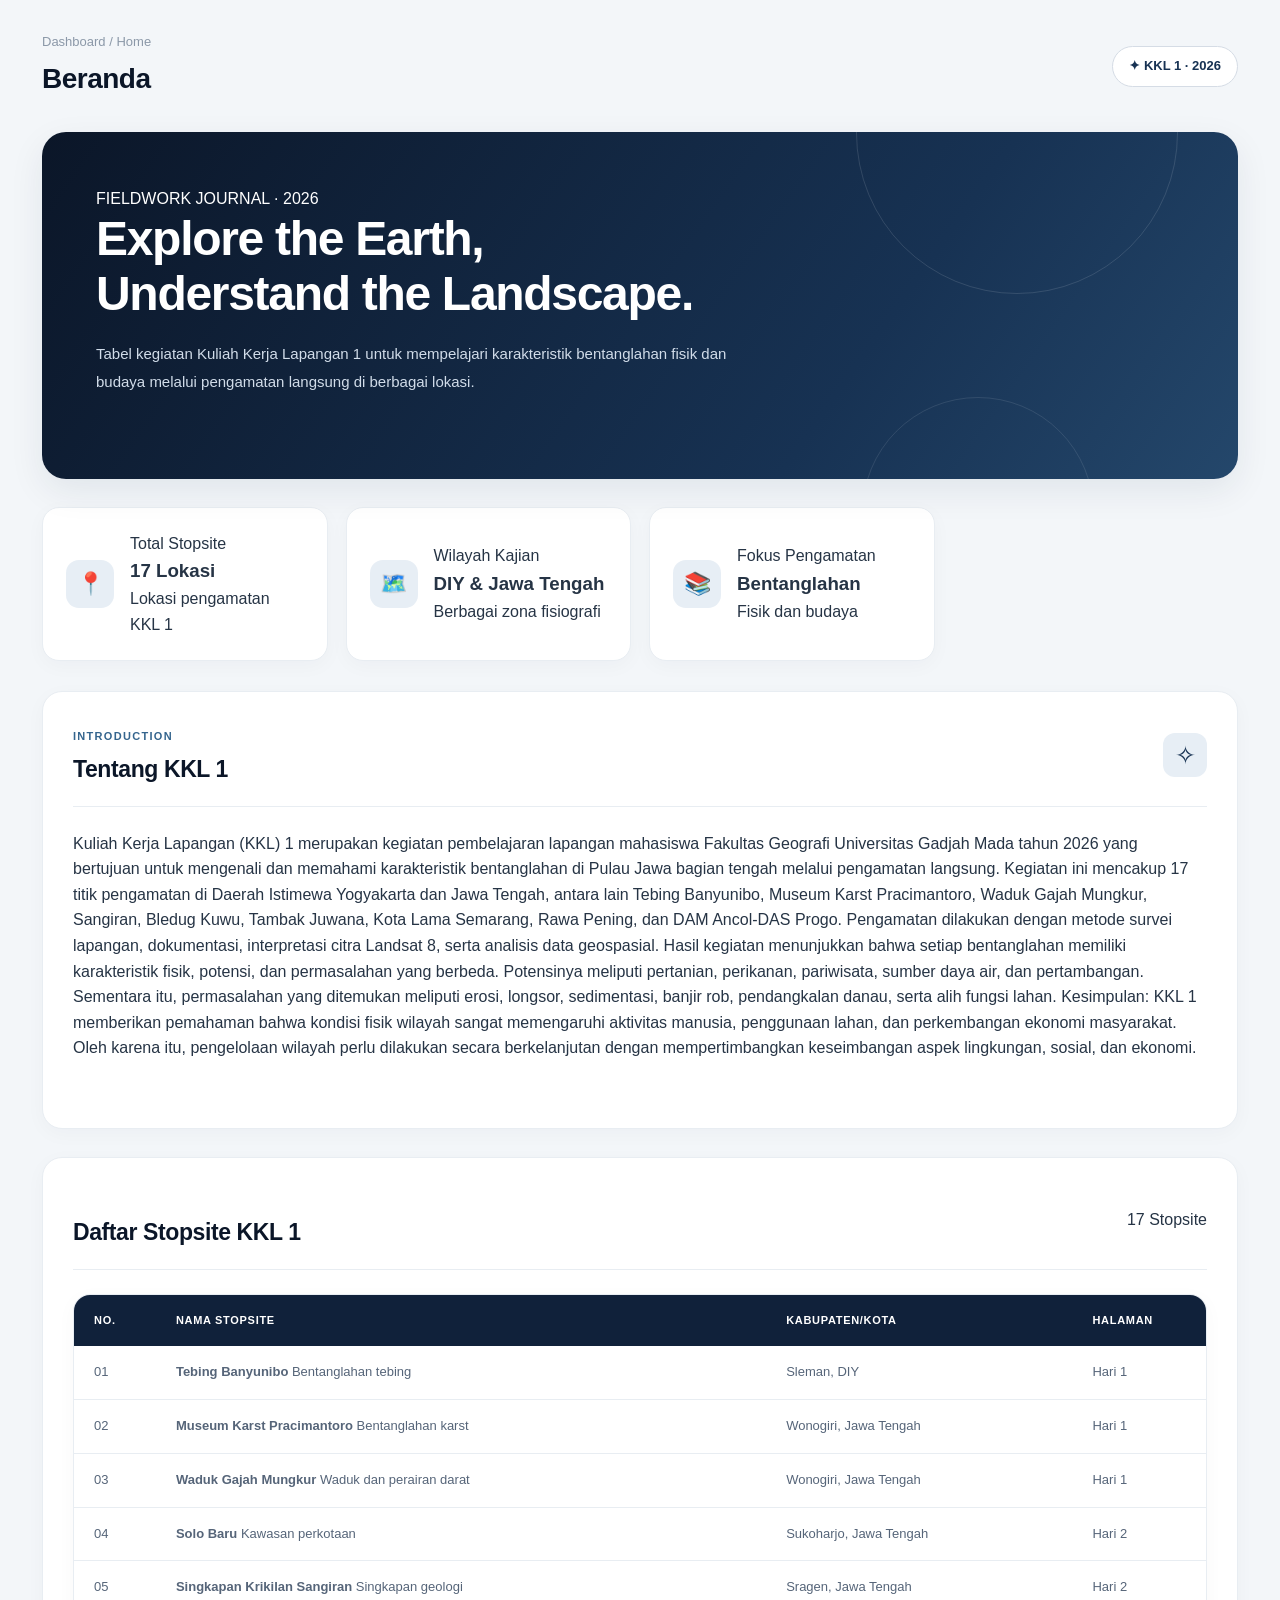
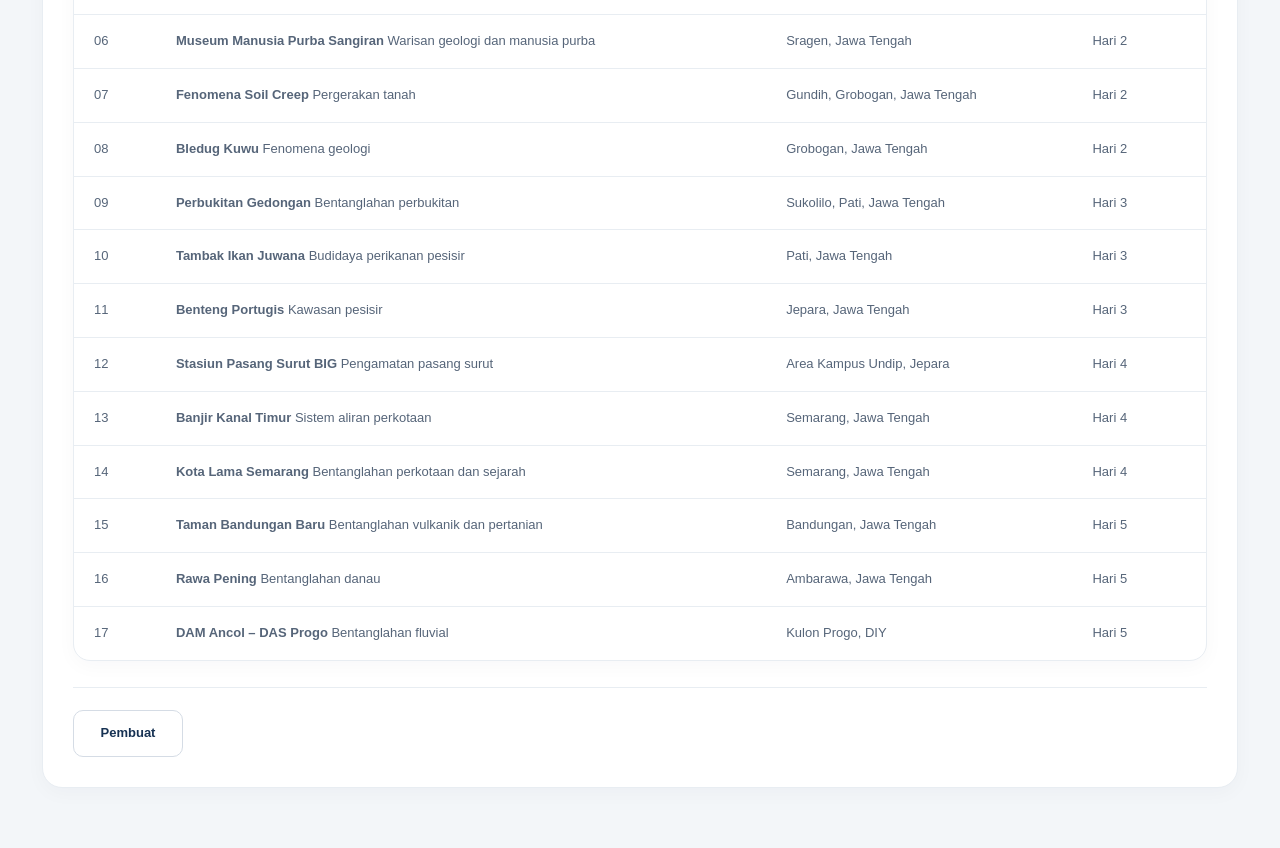
==== index.html @ 08efd37a "Add files via upload" ====
<!DOCTYPE html>
<html lang="id">

<head>
    <meta charset="UTF-8">
    <meta name="viewport" content="width=device-width, initial-scale=1.0">
    <title>KKL 1</title>
    <link rel="stylesheet" href="style.css">
    <!-- KONTEN UTAMA -->
    <main class="main-content">

        <!-- TOPBAR -->
        <header class="topbar">
            <div>
                <p class="breadcrumb">Dashboard / Home</p>
                <h2>Beranda</h2>
            </div>
            <div class="topbar-badge">✦ KKL 1 · 2026</div>
        </header>

        <!-- HERO -->
        <section class="hero">
            <div class="hero-content">
                <span class="eyebrow">FIELDWORK JOURNAL · 2026</span>
                <h1>Explore the Earth,<br><span>Understand the Landscape.</span></h1>
                <p>
                    Tabel kegiatan Kuliah Kerja Lapangan 1 untuk
                    mempelajari karakteristik bentanglahan fisik dan budaya
                    melalui pengamatan langsung di berbagai lokasi.
                </p>


                <div class="hero-decoration">
                    <div class="hero-circle circle-one"></div>
                    <div class="hero-circle circle-two"></div>
                    <div class="floating-card">
                    </div>
                </div>
        </section>

        <section class="stats-grid">
            <div class="stat-card">
                <div class="stat-icon pink">📍</div>
                <div>
                    <p>Total Stopsite</p>
                    <h3>17 Lokasi</h3>
                    <span>Lokasi pengamatan KKL 1</span>
                </div>
            </div>

            <div class="stat-card">
                <div class="stat-icon blue">🗺️</div>
                <div>
                    <p>Wilayah Kajian</p>
                    <h3>DIY & Jawa Tengah</h3>
                    <span>Berbagai zona fisiografi</span>
                </div>
            </div>

            <div class="stat-card">
                <div class="stat-icon lilac">📚</div>
                <div>
                    <p>Fokus Pengamatan</p>
                    <h3>Bentanglahan</h3>
                    <span>Fisik dan budaya</span>
                </div>
            </div>
        </section>

        <!-- TENTANG KKL -->
        <section class="panel">
            <div class="section-heading">
                <div>
                    <span class="section-kicker">INTRODUCTION</span>
                    <h2>Tentang KKL 1</h2>
                </div>
                <span class="heading-decoration">✧</span>
            </div>

            <p class="intro-text">
                Kuliah Kerja Lapangan (KKL) 1 merupakan kegiatan pembelajaran lapangan mahasiswa Fakultas Geografi
                Universitas Gadjah Mada tahun 2026 yang bertujuan untuk mengenali dan memahami karakteristik
                bentanglahan di Pulau Jawa bagian tengah melalui pengamatan langsung.

                Kegiatan ini mencakup 17 titik pengamatan di Daerah Istimewa Yogyakarta dan Jawa Tengah, antara lain
                Tebing Banyunibo, Museum Karst Pracimantoro, Waduk Gajah Mungkur, Sangiran, Bledug Kuwu, Tambak Juwana,
                Kota Lama Semarang, Rawa Pening, dan DAM Ancol-DAS Progo. Pengamatan dilakukan dengan metode survei
                lapangan, dokumentasi, interpretasi citra Landsat 8, serta analisis data geospasial.

                Hasil kegiatan menunjukkan bahwa setiap bentanglahan memiliki karakteristik fisik, potensi, dan
                permasalahan yang berbeda. Potensinya meliputi pertanian, perikanan, pariwisata, sumber daya air, dan
                pertambangan. Sementara itu, permasalahan yang ditemukan meliputi erosi, longsor, sedimentasi, banjir
                rob, pendangkalan danau, serta alih fungsi lahan.

                Kesimpulan: KKL 1 memberikan pemahaman bahwa kondisi fisik wilayah sangat memengaruhi aktivitas manusia,
                penggunaan lahan, dan perkembangan ekonomi masyarakat. Oleh karena itu, pengelolaan wilayah perlu
                dilakukan secara berkelanjutan dengan mempertimbangkan keseimbangan aspek lingkungan, sosial, dan
                ekonomi.
            </p>

            <div class="tag-row">
                <span class="tag-pink">Geomorfologi</span>
                <span class="tag-blue">Hidrologi</span>
                <span class="tag-lilac">Kartografi</span>
                <span class="tag-blue">Penginderaan Jauh</span>
                <span class="tag-pink">SIG</span>
            </div>
        </section>

        <!-- TABEL STOPSITE -->
        <section class="panel" id="daftar-stopsite">
            <div class="section-heading">
                <div>
                    <span class="section-kicker"></span>
                    <h2>Daftar Stopsite KKL 1</h2>

                </div>
                <span class="table-count">17 Stopsite</span>
            </div>

            <div class="table-wrapper">
                <table class="stopsite-table">
                    <thead>
                        <tr>
                            <th>No.</th>
                            <th>Nama Stopsite</th>
                            <th>Kabupaten/Kota</th>
                            <th>Halaman</th>
                        </tr>
                    </thead>

                    <tbody>
                        <tr>
                            <td>01</td>
                            <td>
                                <strong>Tebing Banyunibo</strong>
                                <span class="table-subtitle">Bentanglahan tebing</span>
                            </td>
                            <td>Sleman, DIY</td>
                            <td>Hari 1</td>
                        </tr>

                        <tr>
                            <td>02</td>
                            <td>
                                <strong>Museum Karst Pracimantoro</strong>
                                <span class="table-subtitle">Bentanglahan karst</span>
                            </td>
                            <td>Wonogiri, Jawa Tengah</td>
                            <td>Hari 1</td>
                        </tr>

                        <tr>
                            <td>03</td>
                            <td>
                                <strong>Waduk Gajah Mungkur</strong>
                                <span class="table-subtitle">Waduk dan perairan darat</span>
                            </td>
                            <td>Wonogiri, Jawa Tengah</td>
                            <td>Hari 1</td>
                        </tr>

                        <tr>
                            <td>04</td>
                            <td>
                                <strong>Solo Baru</strong>
                                <span class="table-subtitle">Kawasan perkotaan</span>
                            </td>
                            <td>Sukoharjo, Jawa Tengah</td>
                            <td>Hari 2</td>
                        </tr>

                        <tr>
                            <td>05</td>
                            <td>
                                <strong>Singkapan Krikilan Sangiran</strong>
                                <span class="table-subtitle">Singkapan geologi</span>
                            </td>
                            <td>Sragen, Jawa Tengah</td>
                            <td>Hari 2</td>
                        </tr>

                        <tr>
                            <td>06</td>
                            <td>
                                <strong>Museum Manusia Purba Sangiran</strong>
                                <span class="table-subtitle">Warisan geologi dan manusia purba</span>
                            </td>
                            <td>Sragen, Jawa Tengah</td>
                            <td>Hari 2</td>
                        </tr>

                        <tr>
                            <td>07</td>
                            <td>
                                <strong>Fenomena Soil Creep</strong>
                                <span class="table-subtitle">Pergerakan tanah</span>
                            </td>
                            <td>Gundih, Grobogan, Jawa Tengah</td>
                            <td>Hari 2</td>
                        </tr>

                        <tr>
                            <td>08</td>
                            <td>
                                <strong>Bledug Kuwu</strong>
                                <span class="table-subtitle">Fenomena geologi</span>
                            </td>
                            <td>Grobogan, Jawa Tengah</td>
                            <td>Hari 2</td>
                        </tr>

                        <tr>
                            <td>09</td>
                            <td>
                                <strong>Perbukitan Gedongan</strong>
                                <span class="table-subtitle">Bentanglahan perbukitan</span>
                            </td>
                            <td>Sukolilo, Pati, Jawa Tengah</td>
                            <td>Hari 3</td>
                        </tr>

                        <tr>
                            <td>10</td>
                            <td>
                                <strong>Tambak Ikan Juwana</strong>
                                <span class="table-subtitle">Budidaya perikanan pesisir</span>
                            </td>
                            <td>Pati, Jawa Tengah</td>
                            <td>Hari 3</td>
                        </tr>

                        <tr>
                            <td>11</td>
                            <td>
                                <strong>Benteng Portugis</strong>
                                <span class="table-subtitle">Kawasan pesisir</span>
                            </td>
                            <td>Jepara, Jawa Tengah</td>
                            <td>Hari 3</td>
                        </tr>

                        <tr>
                            <td>12</td>
                            <td>
                                <strong>Stasiun Pasang Surut BIG</strong>
                                <span class="table-subtitle">Pengamatan pasang surut</span>
                            </td>
                            <td>Area Kampus Undip, Jepara</td>
                            <td>Hari 4</td>
                        </tr>

                        <tr>
                            <td>13</td>
                            <td>
                                <strong>Banjir Kanal Timur</strong>
                                <span class="table-subtitle">Sistem aliran perkotaan</span>
                            </td>
                            <td>Semarang, Jawa Tengah</td>
                            <td>Hari 4</td>
                        </tr>

                        <tr>
                            <td>14</td>
                            <td>
                                <strong>Kota Lama Semarang</strong>
                                <span class="table-subtitle">Bentanglahan perkotaan dan sejarah</span>
                            </td>
                            <td>Semarang, Jawa Tengah</td>
                            <td>Hari 4</td>
                        </tr>

                        <tr>
                            <td>15</td>
                            <td>
                                <strong>Taman Bandungan Baru</strong>
                                <span class="table-subtitle">Bentanglahan vulkanik dan pertanian</span>
                            </td>
                            <td>Bandungan, Jawa Tengah</td>
                            <td>Hari 5</td>
                        </tr>

                        <tr>
                            <td>16</td>
                            <td>
                                <strong>Rawa Pening</strong>
                                <span class="table-subtitle">Bentanglahan danau</span>
                            </td>
                            <td>Ambarawa, Jawa Tengah</td>
                            <td>Hari 5</td>
                        </tr>

                        <tr>
                            <td>17</td>
                            <td>
                                <strong>DAM Ancol – DAS Progo</strong>
                                <span class="table-subtitle">Bentanglahan fluvial</span>
                            </td>
                            <td>Kulon Progo, DIY</td>
                            <td>Hari 5</td>
                        </tr>
                    </tbody>
                </table>
            </div>
            <div class="page-navigation">

                <a href="pembuat.html" class="page-button secondary-button">
                    Pembuat
                </a>
            </div>
        </section>
---- style.css ----
:root {
            --navy-950: #0b1628;
            --navy-900: #10213a;
            --navy-800: #173253;
            --navy-700: #24476b;
            --blue-600: #35658e;
            --blue-100: #e7eef5;
            --gray-900: #263445;
            --gray-700: #566579;
            --gray-500: #8b98a8;
            --gray-300: #d5dce5;
            --gray-200: #e8edf2;
            --gray-100: #f3f6f9;
            --white: #ffffff;
            --shadow: 0 12px 35px rgba(16, 33, 58, 0.08);
        }

        * {
            margin: 0;
            padding: 0;
            box-sizing: border-box;
        }

        html {
            scroll-behavior: smooth;
        }

        body {
            font-family: "Segoe UI", Arial, sans-serif;
            background: var(--gray-100);
            color: var(--gray-900);
            line-height: 1.6;
        }

        a {
            text-decoration: none;
            color: inherit;
        }

        .main-content {
            max-width: 1440px;
            margin: auto;
            padding: 32px 42px;
        }

        /* TOPBAR */
        .topbar {
            display: flex;
            align-items: center;
            justify-content: space-between;
            gap: 20px;
            margin-bottom: 30px;
        }

        .breadcrumb {
            color: var(--gray-500);
            font-size: 13px;
            margin-bottom: 4px;
        }

        .topbar h2 {
            color: var(--navy-950);
            font-size: 28px;
            font-weight: 750;
            letter-spacing: -0.5px;
        }

        .topbar-badge {
            padding: 9px 16px;
            border: 1px solid var(--gray-300);
            border-radius: 30px;
            background: var(--white);
            color: var(--navy-800);
            font-size: 13px;
            font-weight: 700;
            white-space: nowrap;
        }

        /* HERO */
        .hero {
            position: relative;
            overflow: hidden;
            display: flex;
            align-items: center;
            justify-content: space-between;
            gap: 35px;
            padding: 54px;
            border-radius: 24px;
            background: linear-gradient(
                125deg,
                var(--navy-950) 0%,
                var(--navy-800) 68%,
                var(--navy-700) 100%
            );
            color: var(--white);
            box-shadow: var(--shadow);
            margin-bottom: 28px;
        }

        .hero::before {
            content: "";
            position: absolute;
            width: 320px;
            height: 320px;
            border: 1px solid rgba(255, 255, 255, 0.12);
            border-radius: 50%;
            right: 5%;
            top: -160px;
        }

        .hero::after {
            content: "";
            position: absolute;
            width: 230px;
            height: 230px;
            border: 1px solid rgba(255, 255, 255, 0.1);
            border-radius: 50%;
            right: 12%;
            bottom: -150px;
        }

        .hero-content {
            position: relative;
            z-index: 1;
            max-width: 720px;
        }

        .hero-label {
            display: inline-block;
            padding: 7px 13px;
            border: 1px solid rgba(255, 255, 255, 0.22);
            border-radius: 30px;
            background: rgba(255, 255, 255, 0.08);
            color: #d8e6f5;
            font-size: 12px;
            font-weight: 700;
            letter-spacing: 1px;
            margin-bottom: 20px;
        }

        .hero h1 {
            max-width: 680px;
            font-size: clamp(32px, 4vw, 48px);
            line-height: 1.15;
            letter-spacing: -1.3px;
            margin-bottom: 18px;
        }

        .hero p {
            max-width: 650px;
            color: #d1dce9;
            font-size: 15px;
            line-height: 1.9;
            margin-bottom: 28px;
        }

        .hero-actions {
            display: flex;
            align-items: center;
            flex-wrap: wrap;
            gap: 12px;
        }

        .btn {
            display: inline-flex;
            align-items: center;
            justify-content: center;
            padding: 12px 19px;
            border-radius: 10px;
            font-size: 13px;
            font-weight: 700;
            transition: 0.25s ease;
        }

        .btn-primary {
            background: var(--white);
            color: var(--navy-950);
        }

        .btn-primary:hover {
            background: var(--blue-100);
            transform: translateY(-2px);
        }

        .btn-secondary {
            border: 1px solid rgba(255, 255, 255, 0.3);
            color: var(--white);
        }

        .btn-secondary:hover {
            background: rgba(255, 255, 255, 0.1);
            transform: translateY(-2px);
        }

        .hero-symbol {
            position: relative;
            z-index: 1;
            display: flex;
            align-items: center;
            justify-content: center;
            flex-shrink: 0;
            width: 155px;
            height: 155px;
            border: 1px solid rgba(255, 255, 255, 0.2);
            border-radius: 32px;
            background: rgba(255, 255, 255, 0.08);
            color: var(--white);
            font-size: 65px;
            transform: rotate(5deg);
        }

        /* STATISTICS */
        .stats-grid {
            display: grid;
            grid-template-columns: repeat(4, minmax(0, 1fr));
            gap: 18px;
            margin-bottom: 30px;
        }

        .stat-card {
            display: flex;
            align-items: center;
            gap: 16px;
            padding: 23px;
            border: 1px solid var(--gray-200);
            border-radius: 17px;
            background: var(--white);
            box-shadow: 0 5px 20px rgba(16, 33, 58, 0.03);
            transition: 0.25s ease;
        }

        .stat-card:hover {
            transform: translateY(-4px);
            box-shadow: var(--shadow);
        }

        .stat-icon {
            display: flex;
            align-items: center;
            justify-content: center;
            flex-shrink: 0;
            width: 48px;
            height: 48px;
            border-radius: 13px;
            background: var(--blue-100);
            color: var(--navy-800);
            font-size: 22px;
        }

        .stat-info p {
            color: var(--gray-700);
            font-size: 12px;
            margin-bottom: 3px;
        }

        .stat-info h3 {
            color: var(--navy-950);
            font-size: 24px;
            line-height: 1.3;
            font-weight: 750;
        }

        /* SECTION */
        .section-heading {
            display: flex;
            align-items: flex-end;
            justify-content: space-between;
            gap: 20px;
            margin-bottom: 20px;
        }

        .section-heading h2 {
            color: var(--navy-950);
            font-size: 23px;
            letter-spacing: -0.4px;
        }

        .section-heading p {
            color: var(--gray-700);
            font-size: 13px;
            margin-top: 4px;
        }

        .section-label {
            color: var(--blue-600);
            font-size: 11px;
            font-weight: 800;
            letter-spacing: 1.5px;
            text-transform: uppercase;
            margin-bottom: 5px;
        }

        /* ABOUT */
        .about-panel {
            display: grid;
            grid-template-columns: 1.3fr 1fr;
            gap: 30px;
            padding: 30px;
            border: 1px solid var(--gray-200);
            border-radius: 19px;
            background: var(--white);
            margin-bottom: 36px;
        }

        .about-text h3 {
            color: var(--navy-950);
            font-size: 19px;
            margin-bottom: 12px;
        }

        .about-text p {
            color: var(--gray-700);
            font-size: 13px;
            line-height: 1.9;
        }

        .about-details {
            display: grid;
            grid-template-columns: repeat(2, minmax(0, 1fr));
            gap: 12px;
        }

        .detail-item {
            padding: 15px;
            border-radius: 12px;
            background: var(--gray-100);
        }

        .detail-item span {
            display: block;
            color: var(--gray-500);
            font-size: 11px;
            margin-bottom: 4px;
        }

        .detail-item strong {
            display: block;
            color: var(--navy-900);
            font-size: 13px;
        }

        /* TABLE */
        .table-section {
            margin-bottom: 35px;
        }

        .table-wrapper {
            overflow-x: auto;
            border: 1px solid var(--gray-200);
            border-radius: 17px;
            background: var(--white);
            box-shadow: 0 5px 20px rgba(16, 33, 58, 0.03);
        }

        .stopsite-table {
            width: 100%;
            border-collapse: collapse;
            min-width: 760px;
        }

        .stopsite-table thead {
            background: var(--navy-900);
            color: var(--white);
        }

        .stopsite-table th {
            padding: 17px 20px;
            text-align: left;
            font-size: 11px;
            font-weight: 750;
            letter-spacing: 0.7px;
            text-transform: uppercase;
            white-space: nowrap;
        }

        .stopsite-table td {
            padding: 16px 20px;
            border-bottom: 1px solid var(--gray-200);
            color: var(--gray-700);
            font-size: 13px;
            vertical-align: middle;
        }

        .stopsite-table tbody tr {
            transition: background 0.2s ease;
        }

        .stopsite-table tbody tr:hover {
            background: #f6f9fc;
        }

        .stopsite-table tbody tr:last-child td {
            border-bottom: none;
        }

        .stop-number {
            display: inline-flex;
            align-items: center;
            justify-content: center;
            width: 34px;
            height: 34px;
            border-radius: 9px;
            background: var(--blue-100);
            color: var(--navy-800);
            font-size: 12px;
            font-weight: 800;
        }

        .stop-name {
            color: var(--navy-950);
            font-weight: 700;
        }

        .stop-location {
            color: var(--gray-700);
        }

        .landform-tag {
            display: inline-block;
            padding: 5px 10px;
            border: 1px solid var(--gray-200);
            border-radius: 7px;
            background: var(--gray-100);
            color: var(--navy-800);
            font-size: 11px;
            font-weight: 650;
            white-space: nowrap;
        }

        .day-tag {
            display: inline-block;
            padding: 6px 11px;
            border-radius: 8px;
            background: var(--navy-900);
            color: var(--white);
            font-size: 11px;
            font-weight: 700;
            white-space: nowrap;
        }

        /* FOOTER */
        .footer {
            display: flex;
            align-items: center;
            justify-content: space-between;
            gap: 15px;
            padding: 22px 0 5px;
            border-top: 1px solid var(--gray-300);
            color: var(--gray-500);
            font-size: 12px;
        }

        .footer strong {
            color: var(--navy-800);
        }

        /* RESPONSIVE */
        @media (max-width: 1000px) {
            .main-content {
                padding: 28px;
            }

            .hero {
                padding: 40px;
            }

            .stats-grid {
                grid-template-columns: repeat(2, minmax(0, 1fr));
            }

            .hero-symbol {
                width: 120px;
                height: 120px;
                font-size: 50px;
            }
        }

        @media (max-width: 700px) {
            .main-content {
                padding: 20px 15px;
            }

            .topbar {
                align-items: flex-start;
                flex-direction: column;
                margin-bottom: 22px;
            }

            .topbar h2 {
                font-size: 24px;
            }

            .hero {
                padding: 30px 24px;
                border-radius: 19px;
            }

            .hero-symbol {
                display: none;
            }

            .hero h1 {
                font-size: 32px;
            }

            .hero p {
                font-size: 13px;
            }

            .stats-grid {
                gap: 12px;
            }

            .stat-card {
                align-items: flex-start;
                flex-direction: column;
                gap: 12px;
                padding: 17px;
            }

            .stat-info h3 {
                font-size: 22px;
            }

            .about-panel {
                grid-template-columns: 1fr;
                padding: 22px;
                gap: 22px;
            }

            .section-heading {
                align-items: flex-start;
                flex-direction: column;
                gap: 8px;
            }

            .section-heading h2 {
                font-size: 21px;
            }

            .footer {
                align-items: flex-start;
                flex-direction: column;
            }
        }

        @media (max-width: 400px) {
            .stats-grid {
                grid-template-columns: 1fr;
            }

            .about-details {
                grid-template-columns: 1fr;
            }

            .hero h1 {
                font-size: 28px;
            }
        }

        /* Hero profil pembuat */
.creator-hero {
    position: relative;
    display: flex;
    align-items: center;
    gap: 40px;
    padding: 45px;
    margin-bottom: 28px;
    overflow: hidden;
    border-radius: 24px;
    background: linear-gradient(
        125deg,
        var(--navy-950),
        var(--navy-800),
        var(--navy-700)
    );
    color: var(--white);
    box-shadow: var(--shadow);
}

.creator-avatar {
    position: relative;
    z-index: 1;
    flex-shrink: 0;
    width: 210px;
    height: 250px;
    padding: 7px;
    overflow: hidden;
    border: 1px solid rgba(255,255,255,.25);
    border-radius: 20px;
    background: rgba(255,255,255,.1);
}

.creator-avatar img {
    width: 100%;
    height: 100%;
    display: block;
    object-fit: cover;
    object-position: center;
    border-radius: 14px;
}

.creator-intro {
    position: relative;
    z-index: 1;
    flex: 1;
    min-width: 0;
}

.creator-intro .section-kicker {
    color: #c5d9ed;
    font-size: 11px;
    font-weight: 800;
    letter-spacing: 1.5px;
}

.creator-intro h1 {
    margin: 12px 0 18px;
    color: var(--white);
    font-size: clamp(28px, 3.5vw, 42px);
    line-height: 1.2;
    letter-spacing: -1px;
}

.creator-intro h1 span {
    color: #b9d8f5;
}

.creator-intro p {
    margin-bottom: 22px;
    color: #d1dce9;
    font-size: 14px;
    line-height: 1.9;
}

/* Label bidang keilmuan */
.tag-row {
    display: flex;
    flex-wrap: wrap;
    gap: 10px;
}

.tag-row span {
    display: inline-block;
    padding: 8px 13px;
    border: 1px solid rgba(255,255,255,.2);
    border-radius: 9px;
    background: rgba(255,255,255,.08);
    color: var(--white);
    font-size: 12px;
    font-weight: 650;
    transition: .25s ease;
}

.tag-row span:hover {
    background: rgba(255,255,255,.17);
    transform: translateY(-2px);
}

/* Panel informasi profil */
.panel {
    padding: 30px;
    margin-bottom: 28px;
    border: 1px solid var(--gray-200);
    border-radius: 20px;
    background: var(--white);
    box-shadow: 0 5px 20px rgba(16,33,58,.03);
}

.section-heading {
    display: flex;
    align-items: center;
    justify-content: space-between;
    gap: 20px;
    margin-bottom: 24px;
    padding-bottom: 18px;
    border-bottom: 1px solid var(--gray-200);
}

.section-heading h2 {
    color: var(--navy-950);
    font-size: 23px;
    font-weight: 750;
}

.section-heading .section-kicker {
    display: inline-block;
    margin-bottom: 5px;
    color: var(--blue-600);
    font-size: 11px;
    font-weight: 800;
    letter-spacing: 1.3px;
}

.heading-decoration {
    display: flex;
    align-items: center;
    justify-content: center;
    width: 44px;
    height: 44px;
    flex-shrink: 0;
    border-radius: 12px;
    background: var(--blue-100);
    color: var(--navy-800);
    font-size: 25px;
}

/* Grid kartu profil */
.profile-grid {
    display: grid;
    grid-template-columns: repeat(2, minmax(0, 1fr));
    gap: 16px;
}

.profile-item {
    display: flex;
    align-items: flex-start;
    gap: 15px;
    min-width: 0;
    padding: 20px;
    border: 1px solid var(--gray-200);
    border-radius: 14px;
    background: var(--white);
    transition: .25s ease;
}

.profile-item:hover {
    border-color: #b9cadc;
    background: #f8fafd;
    box-shadow: 0 8px 22px rgba(16,33,58,.06);
    transform: translateY(-3px);
}

.profile-icon {
    display: flex;
    align-items: center;
    justify-content: center;
    flex-shrink: 0;
    width: 46px;
    height: 46px;
    border-radius: 12px;
    background: var(--blue-100);
    font-size: 21px;
}

.profile-item p {
    margin-bottom: 5px;
    color: var(--gray-500);
    font-size: 12px;
}

.profile-item h3 {
    color: var(--navy-900);
    font-size: 14px;
    font-weight: 750;
    line-height: 1.65;
    overflow-wrap: anywhere;
}

/* Tombol navigasi */
.page-navigation {
    display: flex;
    gap: 12px;
    margin-top: 26px;
    padding-top: 22px;
    border-top: 1px solid var(--gray-200);
}

.page-button {
    display: inline-flex;
    align-items: center;
    justify-content: center;
    min-width: 110px;
    padding: 12px 20px;
    border: 1px solid var(--gray-300);
    border-radius: 10px;
    font-size: 13px;
    font-weight: 700;
    transition: .25s ease;
}

.secondary-button {
    background: var(--white);
    color: var(--navy-800);
}

.secondary-button:hover {
    border-color: var(--navy-800);
    background: var(--navy-900);
    color: var(--white);
    transform: translateY(-2px);
}

/* Tablet */
@media (max-width: 1000px) {
    .creator-hero {
        gap: 28px;
        padding: 32px;
    }

    .creator-avatar {
        width: 175px;
        height: 220px;
    }

    .creator-intro h1 {
        font-size: 32px;
    }

    .profile-item {
        padding: 16px;
    }
}

/* Ponsel */
@media (max-width: 700px) {
    .creator-hero {
        flex-direction: column;
        gap: 24px;
        padding: 28px 20px;
        text-align: center;
        border-radius: 19px;
    }

    .creator-avatar {
        width: 165px;
        height: 195px;
    }

    .creator-intro h1 {
        font-size: 29px;
    }

    .creator-intro p {
        font-size: 13px;
    }

    .tag-row {
        justify-content: center;
    }

    .panel {
        padding: 22px 16px;
    }

    .section-heading h2 {
        font-size: 21px;
    }

    .profile-grid {
        grid-template-columns: 1fr;
        gap: 12px;
    }

    .profile-item {
        padding: 16px;
    }
}

/* Ponsel kecil */
@media (max-width: 400px) {
    .creator-hero {
        padding: 23px 15px;
    }

    .creator-intro h1 {
        font-size: 25px;
    }

    .panel {
        padding: 18px 12px;
    }

    .profile-item h3 {
        font-size: 12px;
    }
}
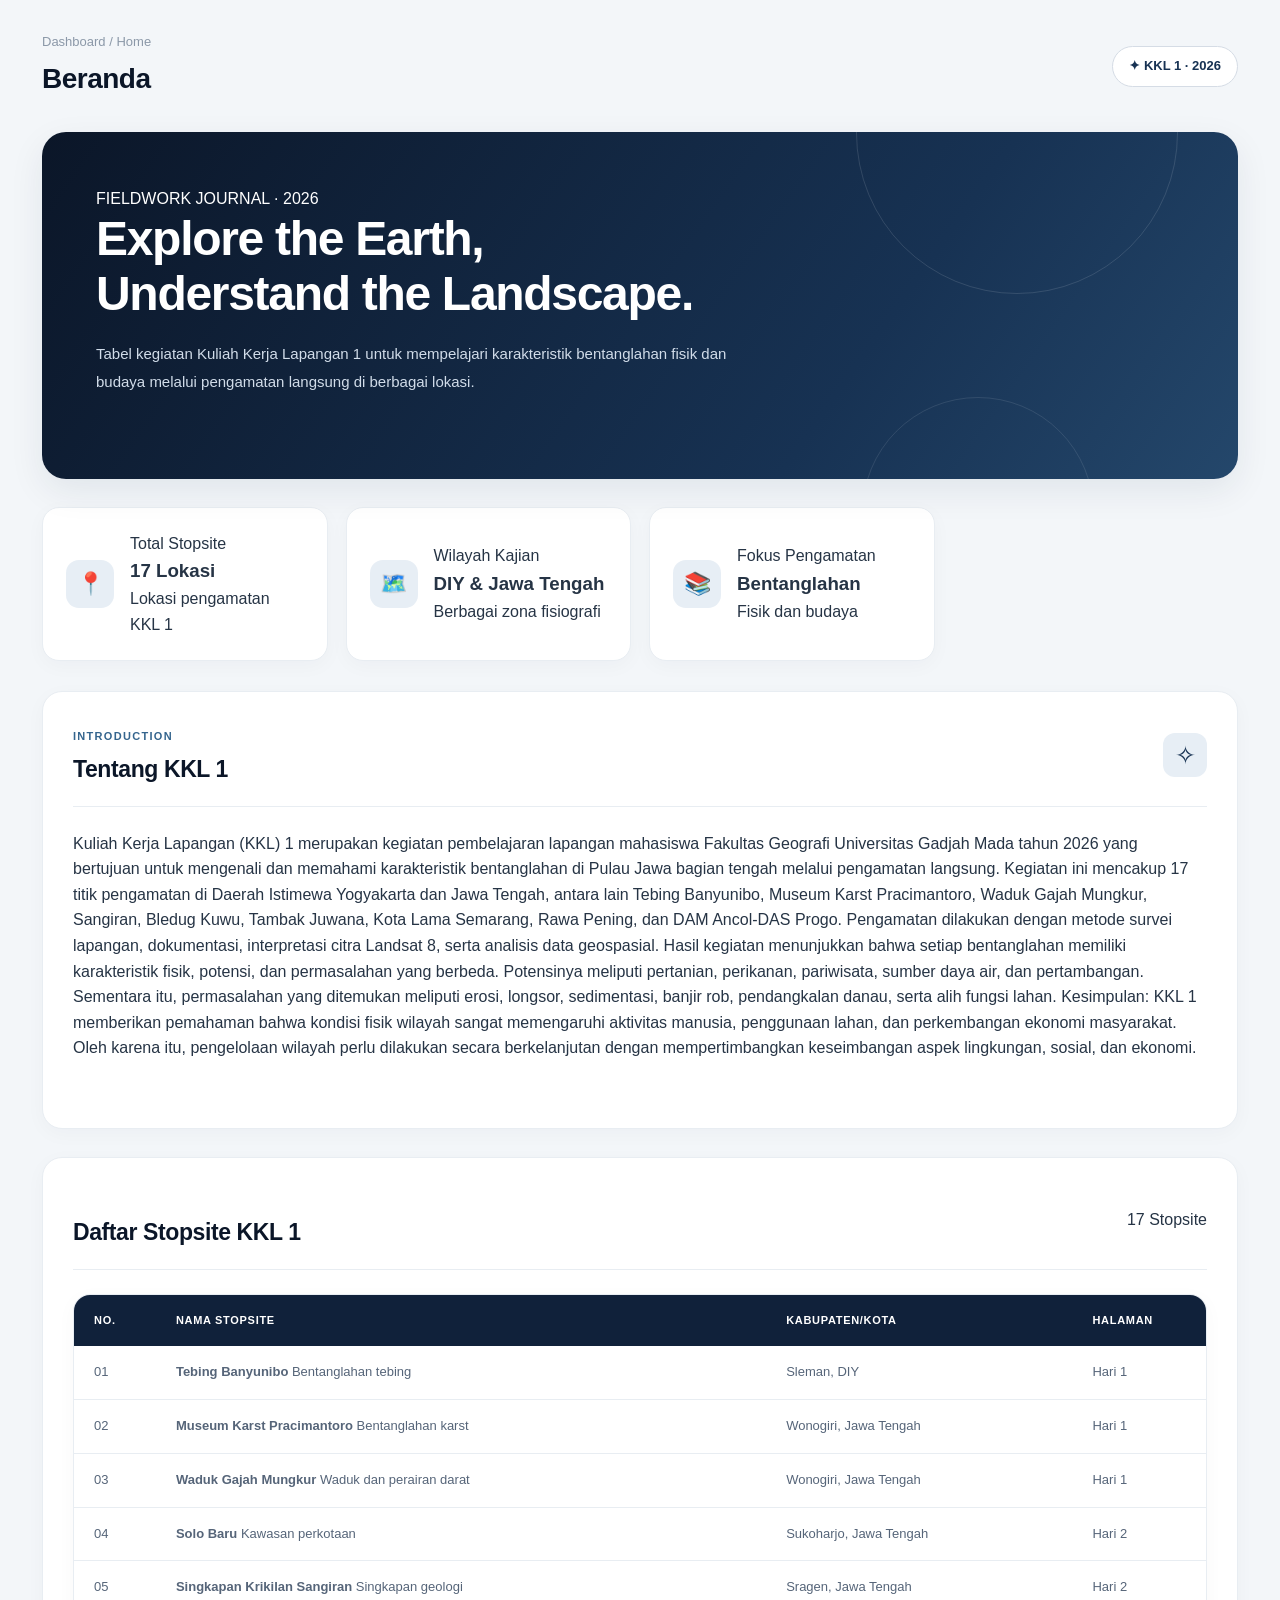
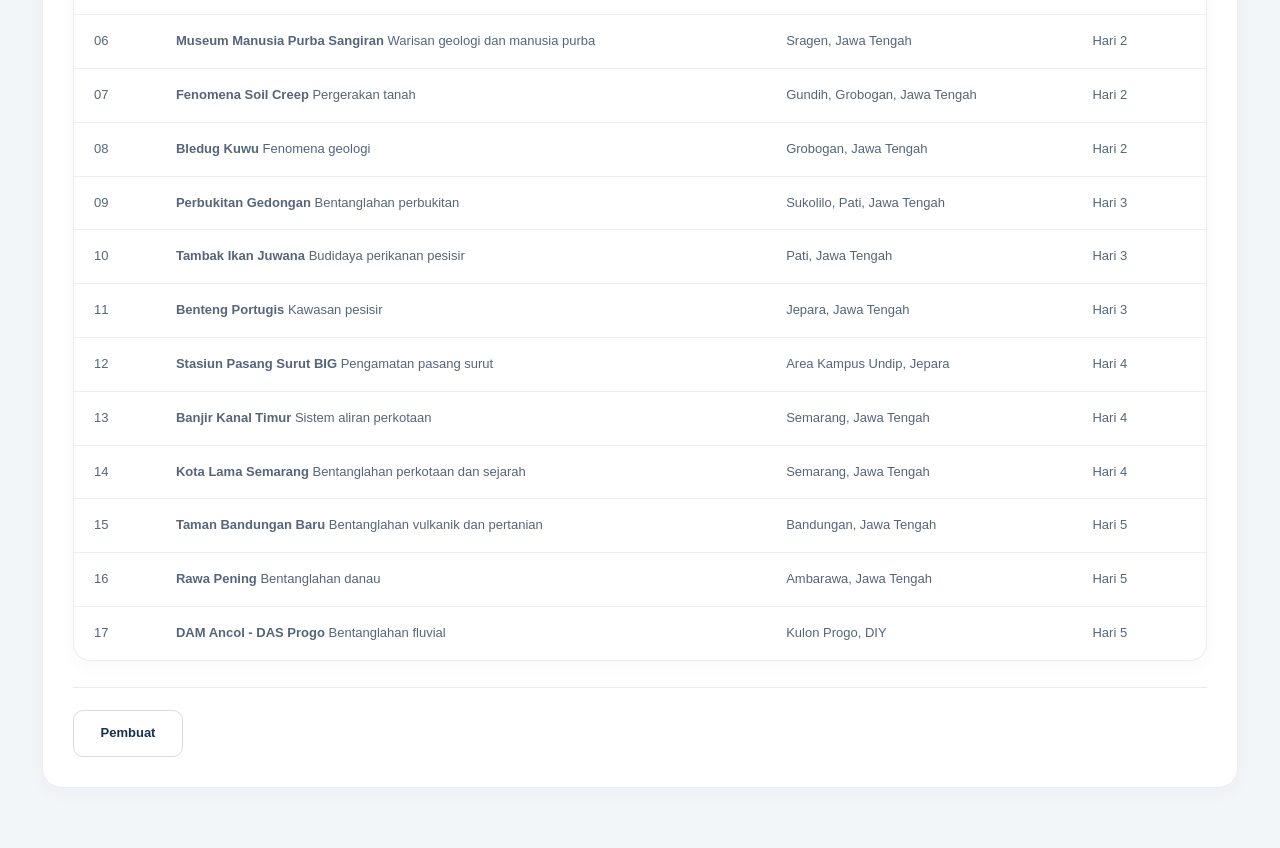
==== commit 5baddf12: "Add files via upload" ====
--- a/index.html
+++ b/index.html
@@ -2,43 +2,69 @@
 <html lang="id">
 
 <head>
+    <!-- Mengatur karakter teks -->
     <meta charset="UTF-8">
+
+    <!-- Menyesuaikan tampilan dengan ukuran layar -->
     <meta name="viewport" content="width=device-width, initial-scale=1.0">
+
+    <!-- Menentukan judul tab browser -->
     <title>KKL 1</title>
+
+    <!-- Menghubungkan file CSS -->
     <link rel="stylesheet" href="style.css">
-    <!-- KONTEN UTAMA -->
+</head>
+
+<body>
+
+    <!-- KONTEN UTAMA HALAMAN -->
     <main class="main-content">
 
-        <!-- TOPBAR -->
+        <!-- BAGIAN HEADER -->
         <header class="topbar">
             <div>
+                <!-- Menunjukkan posisi halaman -->
                 <p class="breadcrumb">Dashboard / Home</p>
+
+                <!-- Judul halaman -->
                 <h2>Beranda</h2>
             </div>
+
+            <!-- Label kegiatan -->
             <div class="topbar-badge">✦ KKL 1 · 2026</div>
         </header>
 
-        <!-- HERO -->
+        <!-- BAGIAN PEMBUKA HALAMAN -->
         <section class="hero">
             <div class="hero-content">
+
+                <!-- Label pengantar -->
                 <span class="eyebrow">FIELDWORK JOURNAL · 2026</span>
+
+                <!-- Judul utama; br membuat baris baru -->
                 <h1>Explore the Earth,<br><span>Understand the Landscape.</span></h1>
+
+                <!-- Deskripsi singkat kegiatan -->
                 <p>
                     Tabel kegiatan Kuliah Kerja Lapangan 1 untuk
                     mempelajari karakteristik bentanglahan fisik dan budaya
                     melalui pengamatan langsung di berbagai lokasi.
                 </p>
 
-
+                <!-- Elemen dekorasi halaman -->
                 <div class="hero-decoration">
                     <div class="hero-circle circle-one"></div>
                     <div class="hero-circle circle-two"></div>
-                    <div class="floating-card">
-                    </div>
-                </div>
+                    <div class="floating-card"></div>
+                </div>
+
+            </div>
         </section>
 
+        <!-- KARTU RINGKASAN INFORMASI -->
         <section class="stats-grid">
+
+            <!-- Kartu jumlah stopsite -->
             <div class="stat-card">
                 <div class="stat-icon pink">📍</div>
                 <div>
@@ -48,6 +74,7 @@
                 </div>
             </div>
 
+            <!-- Kartu wilayah kajian -->
             <div class="stat-card">
                 <div class="stat-icon blue">🗺️</div>
                 <div>
@@ -57,6 +84,7 @@
                 </div>
             </div>
 
+            <!-- Kartu fokus pengamatan -->
             <div class="stat-card">
                 <div class="stat-icon lilac">📚</div>
                 <div>
@@ -65,18 +93,23 @@
                     <span>Fisik dan budaya</span>
                 </div>
             </div>
+
         </section>
 
-        <!-- TENTANG KKL -->
+        <!-- BAGIAN PENJELASAN KKL -->
         <section class="panel">
+
+            <!-- Judul bagian dan dekorasi -->
             <div class="section-heading">
                 <div>
                     <span class="section-kicker">INTRODUCTION</span>
                     <h2>Tentang KKL 1</h2>
                 </div>
+
                 <span class="heading-decoration">✧</span>
             </div>
 
+            <!-- Menampilkan penjelasan kegiatan KKL 1 -->
             <p class="intro-text">
                 Kuliah Kerja Lapangan (KKL) 1 merupakan kegiatan pembelajaran lapangan mahasiswa Fakultas Geografi
                 Universitas Gadjah Mada tahun 2026 yang bertujuan untuk mengenali dan memahami karakteristik
@@ -98,6 +131,7 @@
                 ekonomi.
             </p>
 
+            <!-- Label bidang ilmu terkait -->
             <div class="tag-row">
                 <span class="tag-pink">Geomorfologi</span>
                 <span class="tag-blue">Hidrologi</span>
@@ -105,21 +139,29 @@
                 <span class="tag-blue">Penginderaan Jauh</span>
                 <span class="tag-pink">SIG</span>
             </div>
+
         </section>
 
-        <!-- TABEL STOPSITE -->
+        <!-- BAGIAN TABEL DAFTAR STOPSITE -->
         <section class="panel" id="daftar-stopsite">
+
+            <!-- Judul dan jumlah stopsite -->
             <div class="section-heading">
                 <div>
                     <span class="section-kicker"></span>
                     <h2>Daftar Stopsite KKL 1</h2>
-
-                </div>
+                </div>
+
                 <span class="table-count">17 Stopsite</span>
             </div>
 
+            <!-- Membungkus tabel agar mudah diatur dengan CSS -->
             <div class="table-wrapper">
+
+                <!-- Membuat tabel stopsite -->
                 <table class="stopsite-table">
+
+                    <!-- Kepala tabel -->
                     <thead>
                         <tr>
                             <th>No.</th>
@@ -129,7 +171,10 @@
                         </tr>
                     </thead>
 
+                    <!-- Isi tabel stopsite -->
                     <tbody>
+
+                        <!-- Data stopsite 1 -->
                         <tr>
                             <td>01</td>
                             <td>
@@ -140,6 +185,7 @@
                             <td>Hari 1</td>
                         </tr>
 
+                        <!-- Data stopsite 2 -->
                         <tr>
                             <td>02</td>
                             <td>
@@ -150,6 +196,7 @@
                             <td>Hari 1</td>
                         </tr>
 
+                        <!-- Data stopsite 3 -->
                         <tr>
                             <td>03</td>
                             <td>
@@ -160,6 +207,7 @@
                             <td>Hari 1</td>
                         </tr>
 
+                        <!-- Data stopsite 4 -->
                         <tr>
                             <td>04</td>
                             <td>
@@ -170,6 +218,7 @@
                             <td>Hari 2</td>
                         </tr>
 
+                        <!-- Data stopsite 5 -->
                         <tr>
                             <td>05</td>
                             <td>
@@ -180,6 +229,7 @@
                             <td>Hari 2</td>
                         </tr>
 
+                        <!-- Data stopsite 6 -->
                         <tr>
                             <td>06</td>
                             <td>
@@ -190,6 +240,7 @@
                             <td>Hari 2</td>
                         </tr>
 
+                        <!-- Data stopsite 7 -->
                         <tr>
                             <td>07</td>
                             <td>
@@ -200,6 +251,7 @@
                             <td>Hari 2</td>
                         </tr>
 
+                        <!-- Data stopsite 8 -->
                         <tr>
                             <td>08</td>
                             <td>
@@ -210,6 +262,7 @@
                             <td>Hari 2</td>
                         </tr>
 
+                        <!-- Data stopsite 9 -->
                         <tr>
                             <td>09</td>
                             <td>
@@ -220,6 +273,7 @@
                             <td>Hari 3</td>
                         </tr>
 
+                        <!-- Data stopsite 10 -->
                         <tr>
                             <td>10</td>
                             <td>
@@ -230,6 +284,7 @@
                             <td>Hari 3</td>
                         </tr>
 
+                        <!-- Data stopsite 11 -->
                         <tr>
                             <td>11</td>
                             <td>
@@ -240,6 +295,7 @@
                             <td>Hari 3</td>
                         </tr>
 
+                        <!-- Data stopsite 12 -->
                         <tr>
                             <td>12</td>
                             <td>
@@ -250,6 +306,7 @@
                             <td>Hari 4</td>
                         </tr>
 
+                        <!-- Data stopsite 13 -->
                         <tr>
                             <td>13</td>
                             <td>
@@ -260,6 +317,7 @@
                             <td>Hari 4</td>
                         </tr>
 
+                        <!-- Data stopsite 14 -->
                         <tr>
                             <td>14</td>
                             <td>
@@ -270,6 +328,7 @@
                             <td>Hari 4</td>
                         </tr>
 
+                        <!-- Data stopsite 15 -->
                         <tr>
                             <td>15</td>
                             <td>
@@ -280,6 +339,7 @@
                             <td>Hari 5</td>
                         </tr>
 
+                        <!-- Data stopsite 16 -->
                         <tr>
                             <td>16</td>
                             <td>
@@ -290,22 +350,35 @@
                             <td>Hari 5</td>
                         </tr>
 
+                        <!-- Data stopsite 17 -->
                         <tr>
                             <td>17</td>
                             <td>
-                                <strong>DAM Ancol – DAS Progo</strong>
+                                <strong>DAM Ancol - DAS Progo</strong>
                                 <span class="table-subtitle">Bentanglahan fluvial</span>
                             </td>
                             <td>Kulon Progo, DIY</td>
                             <td>Hari 5</td>
                         </tr>
+
                     </tbody>
                 </table>
-            </div>
+
+            </div>
+
+            <!-- Navigasi ke halaman lain -->
             <div class="page-navigation">
 
+                <!-- Membuka halaman pembuat -->
                 <a href="pembuat.html" class="page-button secondary-button">
                     Pembuat
                 </a>
-            </div>
-        </section>+
+            </div>
+
+        </section>
+
+    </main>
+
+</body>
+</html>
--- a/style.css
+++ b/style.css
@@ -1,564 +1,653 @@
-  :root {
-            --navy-950: #0b1628;
-            --navy-900: #10213a;
-            --navy-800: #173253;
-            --navy-700: #24476b;
-            --blue-600: #35658e;
-            --blue-100: #e7eef5;
-            --gray-900: #263445;
-            --gray-700: #566579;
-            --gray-500: #8b98a8;
-            --gray-300: #d5dce5;
-            --gray-200: #e8edf2;
-            --gray-100: #f3f6f9;
-            --white: #ffffff;
-            --shadow: 0 12px 35px rgba(16, 33, 58, 0.08);
-        }
-
-        * {
-            margin: 0;
-            padding: 0;
-            box-sizing: border-box;
-        }
-
-        html {
-            scroll-behavior: smooth;
-        }
-
-        body {
-            font-family: "Segoe UI", Arial, sans-serif;
-            background: var(--gray-100);
-            color: var(--gray-900);
-            line-height: 1.6;
-        }
-
-        a {
-            text-decoration: none;
-            color: inherit;
-        }
-
-        .main-content {
-            max-width: 1440px;
-            margin: auto;
-            padding: 32px 42px;
-        }
-
-        /* TOPBAR */
-        .topbar {
-            display: flex;
-            align-items: center;
-            justify-content: space-between;
-            gap: 20px;
-            margin-bottom: 30px;
-        }
-
-        .breadcrumb {
-            color: var(--gray-500);
-            font-size: 13px;
-            margin-bottom: 4px;
-        }
-
-        .topbar h2 {
-            color: var(--navy-950);
-            font-size: 28px;
-            font-weight: 750;
-            letter-spacing: -0.5px;
-        }
-
-        .topbar-badge {
-            padding: 9px 16px;
-            border: 1px solid var(--gray-300);
-            border-radius: 30px;
-            background: var(--white);
-            color: var(--navy-800);
-            font-size: 13px;
-            font-weight: 700;
-            white-space: nowrap;
-        }
-
-        /* HERO */
-        .hero {
-            position: relative;
-            overflow: hidden;
-            display: flex;
-            align-items: center;
-            justify-content: space-between;
-            gap: 35px;
-            padding: 54px;
-            border-radius: 24px;
-            background: linear-gradient(
-                125deg,
-                var(--navy-950) 0%,
-                var(--navy-800) 68%,
-                var(--navy-700) 100%
-            );
-            color: var(--white);
-            box-shadow: var(--shadow);
-            margin-bottom: 28px;
-        }
-
-        .hero::before {
-            content: "";
-            position: absolute;
-            width: 320px;
-            height: 320px;
-            border: 1px solid rgba(255, 255, 255, 0.12);
-            border-radius: 50%;
-            right: 5%;
-            top: -160px;
-        }
-
-        .hero::after {
-            content: "";
-            position: absolute;
-            width: 230px;
-            height: 230px;
-            border: 1px solid rgba(255, 255, 255, 0.1);
-            border-radius: 50%;
-            right: 12%;
-            bottom: -150px;
-        }
-
-        .hero-content {
-            position: relative;
-            z-index: 1;
-            max-width: 720px;
-        }
-
-        .hero-label {
-            display: inline-block;
-            padding: 7px 13px;
-            border: 1px solid rgba(255, 255, 255, 0.22);
-            border-radius: 30px;
-            background: rgba(255, 255, 255, 0.08);
-            color: #d8e6f5;
-            font-size: 12px;
-            font-weight: 700;
-            letter-spacing: 1px;
-            margin-bottom: 20px;
-        }
-
-        .hero h1 {
-            max-width: 680px;
-            font-size: clamp(32px, 4vw, 48px);
-            line-height: 1.15;
-            letter-spacing: -1.3px;
-            margin-bottom: 18px;
-        }
-
-        .hero p {
-            max-width: 650px;
-            color: #d1dce9;
-            font-size: 15px;
-            line-height: 1.9;
-            margin-bottom: 28px;
-        }
-
-        .hero-actions {
-            display: flex;
-            align-items: center;
-            flex-wrap: wrap;
-            gap: 12px;
-        }
-
-        .btn {
-            display: inline-flex;
-            align-items: center;
-            justify-content: center;
-            padding: 12px 19px;
-            border-radius: 10px;
-            font-size: 13px;
-            font-weight: 700;
-            transition: 0.25s ease;
-        }
-
-        .btn-primary {
-            background: var(--white);
-            color: var(--navy-950);
-        }
-
-        .btn-primary:hover {
-            background: var(--blue-100);
-            transform: translateY(-2px);
-        }
-
-        .btn-secondary {
-            border: 1px solid rgba(255, 255, 255, 0.3);
-            color: var(--white);
-        }
-
-        .btn-secondary:hover {
-            background: rgba(255, 255, 255, 0.1);
-            transform: translateY(-2px);
-        }
-
-        .hero-symbol {
-            position: relative;
-            z-index: 1;
-            display: flex;
-            align-items: center;
-            justify-content: center;
-            flex-shrink: 0;
-            width: 155px;
-            height: 155px;
-            border: 1px solid rgba(255, 255, 255, 0.2);
-            border-radius: 32px;
-            background: rgba(255, 255, 255, 0.08);
-            color: var(--white);
-            font-size: 65px;
-            transform: rotate(5deg);
-        }
-
-        /* STATISTICS */
-        .stats-grid {
-            display: grid;
-            grid-template-columns: repeat(4, minmax(0, 1fr));
-            gap: 18px;
-            margin-bottom: 30px;
-        }
-
-        .stat-card {
-            display: flex;
-            align-items: center;
-            gap: 16px;
-            padding: 23px;
-            border: 1px solid var(--gray-200);
-            border-radius: 17px;
-            background: var(--white);
-            box-shadow: 0 5px 20px rgba(16, 33, 58, 0.03);
-            transition: 0.25s ease;
-        }
-
-        .stat-card:hover {
-            transform: translateY(-4px);
-            box-shadow: var(--shadow);
-        }
-
-        .stat-icon {
-            display: flex;
-            align-items: center;
-            justify-content: center;
-            flex-shrink: 0;
-            width: 48px;
-            height: 48px;
-            border-radius: 13px;
-            background: var(--blue-100);
-            color: var(--navy-800);
-            font-size: 22px;
-        }
-
-        .stat-info p {
-            color: var(--gray-700);
-            font-size: 12px;
-            margin-bottom: 3px;
-        }
-
-        .stat-info h3 {
-            color: var(--navy-950);
-            font-size: 24px;
-            line-height: 1.3;
-            font-weight: 750;
-        }
-
-        /* SECTION */
-        .section-heading {
-            display: flex;
-            align-items: flex-end;
-            justify-content: space-between;
-            gap: 20px;
-            margin-bottom: 20px;
-        }
-
-        .section-heading h2 {
-            color: var(--navy-950);
-            font-size: 23px;
-            letter-spacing: -0.4px;
-        }
-
-        .section-heading p {
-            color: var(--gray-700);
-            font-size: 13px;
-            margin-top: 4px;
-        }
-
-        .section-label {
-            color: var(--blue-600);
-            font-size: 11px;
-            font-weight: 800;
-            letter-spacing: 1.5px;
-            text-transform: uppercase;
-            margin-bottom: 5px;
-        }
-
-        /* ABOUT */
-        .about-panel {
-            display: grid;
-            grid-template-columns: 1.3fr 1fr;
-            gap: 30px;
-            padding: 30px;
-            border: 1px solid var(--gray-200);
-            border-radius: 19px;
-            background: var(--white);
-            margin-bottom: 36px;
-        }
-
-        .about-text h3 {
-            color: var(--navy-950);
-            font-size: 19px;
-            margin-bottom: 12px;
-        }
-
-        .about-text p {
-            color: var(--gray-700);
-            font-size: 13px;
-            line-height: 1.9;
-        }
-
-        .about-details {
-            display: grid;
-            grid-template-columns: repeat(2, minmax(0, 1fr));
-            gap: 12px;
-        }
-
-        .detail-item {
-            padding: 15px;
-            border-radius: 12px;
-            background: var(--gray-100);
-        }
-
-        .detail-item span {
-            display: block;
-            color: var(--gray-500);
-            font-size: 11px;
-            margin-bottom: 4px;
-        }
-
-        .detail-item strong {
-            display: block;
-            color: var(--navy-900);
-            font-size: 13px;
-        }
-
-        /* TABLE */
-        .table-section {
-            margin-bottom: 35px;
-        }
-
-        .table-wrapper {
-            overflow-x: auto;
-            border: 1px solid var(--gray-200);
-            border-radius: 17px;
-            background: var(--white);
-            box-shadow: 0 5px 20px rgba(16, 33, 58, 0.03);
-        }
-
-        .stopsite-table {
-            width: 100%;
-            border-collapse: collapse;
-            min-width: 760px;
-        }
-
-        .stopsite-table thead {
-            background: var(--navy-900);
-            color: var(--white);
-        }
-
-        .stopsite-table th {
-            padding: 17px 20px;
-            text-align: left;
-            font-size: 11px;
-            font-weight: 750;
-            letter-spacing: 0.7px;
-            text-transform: uppercase;
-            white-space: nowrap;
-        }
-
-        .stopsite-table td {
-            padding: 16px 20px;
-            border-bottom: 1px solid var(--gray-200);
-            color: var(--gray-700);
-            font-size: 13px;
-            vertical-align: middle;
-        }
-
-        .stopsite-table tbody tr {
-            transition: background 0.2s ease;
-        }
-
-        .stopsite-table tbody tr:hover {
-            background: #f6f9fc;
-        }
-
-        .stopsite-table tbody tr:last-child td {
-            border-bottom: none;
-        }
-
-        .stop-number {
-            display: inline-flex;
-            align-items: center;
-            justify-content: center;
-            width: 34px;
-            height: 34px;
-            border-radius: 9px;
-            background: var(--blue-100);
-            color: var(--navy-800);
-            font-size: 12px;
-            font-weight: 800;
-        }
-
-        .stop-name {
-            color: var(--navy-950);
-            font-weight: 700;
-        }
-
-        .stop-location {
-            color: var(--gray-700);
-        }
-
-        .landform-tag {
-            display: inline-block;
-            padding: 5px 10px;
-            border: 1px solid var(--gray-200);
-            border-radius: 7px;
-            background: var(--gray-100);
-            color: var(--navy-800);
-            font-size: 11px;
-            font-weight: 650;
-            white-space: nowrap;
-        }
-
-        .day-tag {
-            display: inline-block;
-            padding: 6px 11px;
-            border-radius: 8px;
-            background: var(--navy-900);
-            color: var(--white);
-            font-size: 11px;
-            font-weight: 700;
-            white-space: nowrap;
-        }
-
-        /* FOOTER */
-        .footer {
-            display: flex;
-            align-items: center;
-            justify-content: space-between;
-            gap: 15px;
-            padding: 22px 0 5px;
-            border-top: 1px solid var(--gray-300);
-            color: var(--gray-500);
-            font-size: 12px;
-        }
-
-        .footer strong {
-            color: var(--navy-800);
-        }
-
-        /* RESPONSIVE */
-        @media (max-width: 1000px) {
-            .main-content {
-                padding: 28px;
-            }
-
-            .hero {
-                padding: 40px;
-            }
-
-            .stats-grid {
-                grid-template-columns: repeat(2, minmax(0, 1fr));
-            }
-
-            .hero-symbol {
-                width: 120px;
-                height: 120px;
-                font-size: 50px;
-            }
-        }
-
-        @media (max-width: 700px) {
-            .main-content {
-                padding: 20px 15px;
-            }
-
-            .topbar {
-                align-items: flex-start;
-                flex-direction: column;
-                margin-bottom: 22px;
-            }
-
-            .topbar h2 {
-                font-size: 24px;
-            }
-
-            .hero {
-                padding: 30px 24px;
-                border-radius: 19px;
-            }
-
-            .hero-symbol {
-                display: none;
-            }
-
-            .hero h1 {
-                font-size: 32px;
-            }
-
-            .hero p {
-                font-size: 13px;
-            }
-
-            .stats-grid {
-                gap: 12px;
-            }
-
-            .stat-card {
-                align-items: flex-start;
-                flex-direction: column;
-                gap: 12px;
-                padding: 17px;
-            }
-
-            .stat-info h3 {
-                font-size: 22px;
-            }
-
-            .about-panel {
-                grid-template-columns: 1fr;
-                padding: 22px;
-                gap: 22px;
-            }
-
-            .section-heading {
-                align-items: flex-start;
-                flex-direction: column;
-                gap: 8px;
-            }
-
-            .section-heading h2 {
-                font-size: 21px;
-            }
-
-            .footer {
-                align-items: flex-start;
-                flex-direction: column;
-            }
-        }
-
-        @media (max-width: 400px) {
-            .stats-grid {
-                grid-template-columns: 1fr;
-            }
-
-            .about-details {
-                grid-template-columns: 1fr;
-            }
-
-            .hero h1 {
-                font-size: 28px;
-            }
-        }
-
-        /* Hero profil pembuat */
+/* Menyimpan variabel warna dan bayangan */
+:root {
+    --navy-950: #0b1628;
+    --navy-900: #10213a;
+    --navy-800: #173253;
+    --navy-700: #24476b;
+    --blue-600: #35658e;
+    --blue-100: #e7eef5;
+    --gray-900: #263445;
+    --gray-700: #566579;
+    --gray-500: #8b98a8;
+    --gray-300: #d5dce5;
+    --gray-200: #e8edf2;
+    --gray-100: #f3f6f9;
+    --white: #ffffff;
+    --shadow: 0 12px 35px rgba(16, 33, 58, 0.08);
+}
+
+/* Mengatur margin, padding, dan ukuran semua elemen */
+* {
+    margin: 0;
+    padding: 0;
+    box-sizing: border-box;
+}
+
+/* Membuat perpindahan scroll lebih halus */
+html {
+    scroll-behavior: smooth;
+}
+
+/* Mengatur font, warna latar, teks, dan jarak baris */
+body {
+    font-family: "Segoe UI", Arial, sans-serif;
+    background: var(--gray-100);
+    color: var(--gray-900);
+    line-height: 1.6;
+}
+
+/* Menghilangkan garis bawah tautan */
+a {
+    text-decoration: none;
+    color: inherit;
+}
+
+/* Mengatur lebar dan jarak konten utama */
+.main-content {
+    max-width: 1440px;
+    margin: auto;
+    padding: 32px 42px;
+}
+
+/* TOPBAR: bagian header */
+
+/* Menyusun elemen header secara horizontal */
+.topbar {
+    display: flex;
+    align-items: center;
+    justify-content: space-between;
+    gap: 20px;
+    margin-bottom: 30px;
+}
+
+/* Mengatur teks penunjuk lokasi halaman */
+.breadcrumb {
+    color: var(--gray-500);
+    font-size: 13px;
+    margin-bottom: 4px;
+}
+
+/* Mengatur judul pada header */
+.topbar h2 {
+    color: var(--navy-950);
+    font-size: 28px;
+    font-weight: 750;
+    letter-spacing: -0.5px;
+}
+
+/* Membuat label kegiatan berbentuk kapsul */
+.topbar-badge {
+    padding: 9px 16px;
+    border: 1px solid var(--gray-300);
+    border-radius: 30px;
+    background: var(--white);
+    color: var(--navy-800);
+    font-size: 13px;
+    font-weight: 700;
+    white-space: nowrap;
+}
+
+/* HERO: bagian pembuka */
+
+/* Membuat panel pembuka dengan latar gradasi */
+.hero {
+    position: relative;
+    overflow: hidden;
+    display: flex;
+    align-items: center;
+    justify-content: space-between;
+    gap: 35px;
+    padding: 54px;
+    border-radius: 24px;
+    background: linear-gradient(
+        125deg,
+        var(--navy-950) 0%,
+        var(--navy-800) 68%,
+        var(--navy-700) 100%
+    );
+    color: var(--white);
+    box-shadow: var(--shadow);
+    margin-bottom: 28px;
+}
+
+/* Menambahkan lingkaran dekoratif pertama */
+.hero::before {
+    content: "";
+    position: absolute;
+    width: 320px;
+    height: 320px;
+    border: 1px solid rgba(255, 255, 255, 0.12);
+    border-radius: 50%;
+    right: 5%;
+    top: -160px;
+}
+
+/* Menambahkan lingkaran dekoratif kedua */
+.hero::after {
+    content: "";
+    position: absolute;
+    width: 230px;
+    height: 230px;
+    border: 1px solid rgba(255, 255, 255, 0.1);
+    border-radius: 50%;
+    right: 12%;
+    bottom: -150px;
+}
+
+/* Mengatur posisi dan lebar isi panel pembuka */
+.hero-content {
+    position: relative;
+    z-index: 1;
+    max-width: 720px;
+}
+
+/* Mengatur label kecil pada panel pembuka */
+.hero-label {
+    display: inline-block;
+    padding: 7px 13px;
+    border: 1px solid rgba(255, 255, 255, 0.22);
+    border-radius: 30px;
+    background: rgba(255, 255, 255, 0.08);
+    color: #d8e6f5;
+    font-size: 12px;
+    font-weight: 700;
+    letter-spacing: 1px;
+    margin-bottom: 20px;
+}
+
+/* Mengatur ukuran judul utama */
+.hero h1 {
+    max-width: 680px;
+    font-size: clamp(32px, 4vw, 48px);
+    line-height: 1.15;
+    letter-spacing: -1.3px;
+    margin-bottom: 18px;
+}
+
+/* Mengatur teks deskripsi panel pembuka */
+.hero p {
+    max-width: 650px;
+    color: #d1dce9;
+    font-size: 15px;
+    line-height: 1.9;
+    margin-bottom: 28px;
+}
+
+/* Menyusun tombol pada panel pembuka */
+.hero-actions {
+    display: flex;
+    align-items: center;
+    flex-wrap: wrap;
+    gap: 12px;
+}
+
+/* Mengatur bentuk dasar tombol */
+.btn {
+    display: inline-flex;
+    align-items: center;
+    justify-content: center;
+    padding: 12px 19px;
+    border-radius: 10px;
+    font-size: 13px;
+    font-weight: 700;
+    transition: 0.25s ease;
+}
+
+/* Mengatur warna tombol utama */
+.btn-primary {
+    background: var(--white);
+    color: var(--navy-950);
+}
+
+/* Memberikan efek ketika tombol utama diarahkan */
+.btn-primary:hover {
+    background: var(--blue-100);
+    transform: translateY(-2px);
+}
+
+/* Mengatur tampilan tombol sekunder */
+.btn-secondary {
+    border: 1px solid rgba(255, 255, 255, 0.3);
+    color: var(--white);
+}
+
+/* Memberikan efek ketika tombol sekunder diarahkan */
+.btn-secondary:hover {
+    background: rgba(255, 255, 255, 0.1);
+    transform: translateY(-2px);
+}
+
+/* Mengatur simbol dekoratif pada panel pembuka */
+.hero-symbol {
+    position: relative;
+    z-index: 1;
+    display: flex;
+    align-items: center;
+    justify-content: center;
+    flex-shrink: 0;
+    width: 155px;
+    height: 155px;
+    border: 1px solid rgba(255, 255, 255, 0.2);
+    border-radius: 32px;
+    background: rgba(255, 255, 255, 0.08);
+    color: var(--white);
+    font-size: 65px;
+    transform: rotate(5deg);
+}
+
+/* STATISTICS: kartu statistik */
+
+/* Menyusun kartu statistik dalam empat kolom */
+.stats-grid {
+    display: grid;
+    grid-template-columns: repeat(4, minmax(0, 1fr));
+    gap: 18px;
+    margin-bottom: 30px;
+}
+
+/* Mengatur tampilan kartu statistik */
+.stat-card {
+    display: flex;
+    align-items: center;
+    gap: 16px;
+    padding: 23px;
+    border: 1px solid var(--gray-200);
+    border-radius: 17px;
+    background: var(--white);
+    box-shadow: 0 5px 20px rgba(16, 33, 58, 0.03);
+    transition: 0.25s ease;
+}
+
+/* Memberikan efek ketika kartu statistik diarahkan */
+.stat-card:hover {
+    transform: translateY(-4px);
+    box-shadow: var(--shadow);
+}
+
+/* Mengatur kotak ikon statistik */
+.stat-icon {
+    display: flex;
+    align-items: center;
+    justify-content: center;
+    flex-shrink: 0;
+    width: 48px;
+    height: 48px;
+    border-radius: 13px;
+    background: var(--blue-100);
+    color: var(--navy-800);
+    font-size: 22px;
+}
+
+/* Mengatur teks keterangan statistik */
+.stat-info p {
+    color: var(--gray-700);
+    font-size: 12px;
+    margin-bottom: 3px;
+}
+
+/* Mengatur angka statistik */
+.stat-info h3 {
+    color: var(--navy-950);
+    font-size: 24px;
+    line-height: 1.3;
+    font-weight: 750;
+}
+
+/* SECTION: judul bagian */
+
+/* Menyusun judul dan elemen pendamping */
+.section-heading {
+    display: flex;
+    align-items: flex-end;
+    justify-content: space-between;
+    gap: 20px;
+    margin-bottom: 20px;
+}
+
+/* Mengatur judul bagian */
+.section-heading h2 {
+    color: var(--navy-950);
+    font-size: 23px;
+    letter-spacing: -0.4px;
+}
+
+/* Mengatur deskripsi bagian */
+.section-heading p {
+    color: var(--gray-700);
+    font-size: 13px;
+    margin-top: 4px;
+}
+
+/* Mengatur label kecil bagian */
+.section-label {
+    color: var(--blue-600);
+    font-size: 11px;
+    font-weight: 800;
+    letter-spacing: 1.5px;
+    text-transform: uppercase;
+    margin-bottom: 5px;
+}
+
+/* ABOUT: panel informasi */
+
+/* Menyusun panel informasi menjadi dua kolom */
+.about-panel {
+    display: grid;
+    grid-template-columns: 1.3fr 1fr;
+    gap: 30px;
+    padding: 30px;
+    border: 1px solid var(--gray-200);
+    border-radius: 19px;
+    background: var(--white);
+    margin-bottom: 36px;
+}
+
+/* Mengatur judul informasi */
+.about-text h3 {
+    color: var(--navy-950);
+    font-size: 19px;
+    margin-bottom: 12px;
+}
+
+/* Mengatur paragraf informasi */
+.about-text p {
+    color: var(--gray-700);
+    font-size: 13px;
+    line-height: 1.9;
+}
+
+/* Menyusun detail informasi dalam dua kolom */
+.about-details {
+    display: grid;
+    grid-template-columns: repeat(2, minmax(0, 1fr));
+    gap: 12px;
+}
+
+/* Mengatur kotak detail informasi */
+.detail-item {
+    padding: 15px;
+    border-radius: 12px;
+    background: var(--gray-100);
+}
+
+/* Mengatur label detail informasi */
+.detail-item span {
+    display: block;
+    color: var(--gray-500);
+    font-size: 11px;
+    margin-bottom: 4px;
+}
+
+/* Mengatur isi detail informasi */
+.detail-item strong {
+    display: block;
+    color: var(--navy-900);
+    font-size: 13px;
+}
+
+/* TABLE: tabel stopsite */
+
+/* Mengatur jarak bagian tabel */
+.table-section {
+    margin-bottom: 35px;
+}
+
+/* Membungkus tabel dan mendukung scroll horizontal */
+.table-wrapper {
+    overflow-x: auto;
+    border: 1px solid var(--gray-200);
+    border-radius: 17px;
+    background: var(--white);
+    box-shadow: 0 5px 20px rgba(16, 33, 58, 0.03);
+}
+
+/* Mengatur ukuran dan garis tabel */
+.stopsite-table {
+    width: 100%;
+    border-collapse: collapse;
+    min-width: 760px;
+}
+
+/* Mengatur warna kepala tabel */
+.stopsite-table thead {
+    background: var(--navy-900);
+    color: var(--white);
+}
+
+/* Mengatur sel judul kolom */
+.stopsite-table th {
+    padding: 17px 20px;
+    text-align: left;
+    font-size: 11px;
+    font-weight: 750;
+    letter-spacing: 0.7px;
+    text-transform: uppercase;
+    white-space: nowrap;
+}
+
+/* Mengatur sel isi tabel */
+.stopsite-table td {
+    padding: 16px 20px;
+    border-bottom: 1px solid var(--gray-200);
+    color: var(--gray-700);
+    font-size: 13px;
+    vertical-align: middle;
+}
+
+/* Mengatur transisi warna baris tabel */
+.stopsite-table tbody tr {
+    transition: background 0.2s ease;
+}
+
+/* Mengubah warna baris ketika diarahkan */
+.stopsite-table tbody tr:hover {
+    background: #f6f9fc;
+}
+
+/* Menghilangkan garis bawah pada baris terakhir */
+.stopsite-table tbody tr:last-child td {
+    border-bottom: none;
+}
+
+/* Mengatur tampilan nomor stopsite */
+.stop-number {
+    display: inline-flex;
+    align-items: center;
+    justify-content: center;
+    width: 34px;
+    height: 34px;
+    border-radius: 9px;
+    background: var(--blue-100);
+    color: var(--navy-800);
+    font-size: 12px;
+    font-weight: 800;
+}
+
+/* Menegaskan nama stopsite */
+.stop-name {
+    color: var(--navy-950);
+    font-weight: 700;
+}
+
+/* Mengatur warna teks lokasi */
+.stop-location {
+    color: var(--gray-700);
+}
+
+/* Mengatur label jenis bentanglahan */
+.landform-tag {
+    display: inline-block;
+    padding: 5px 10px;
+    border: 1px solid var(--gray-200);
+    border-radius: 7px;
+    background: var(--gray-100);
+    color: var(--navy-800);
+    font-size: 11px;
+    font-weight: 650;
+    white-space: nowrap;
+}
+
+/* Mengatur label hari kegiatan */
+.day-tag {
+    display: inline-block;
+    padding: 6px 11px;
+    border-radius: 8px;
+    background: var(--navy-900);
+    color: var(--white);
+    font-size: 11px;
+    font-weight: 700;
+    white-space: nowrap;
+}
+
+/* FOOTER: bagian bawah halaman */
+
+/* Menyusun dan mengatur tampilan footer */
+.footer {
+    display: flex;
+    align-items: center;
+    justify-content: space-between;
+    gap: 15px;
+    padding: 22px 0 5px;
+    border-top: 1px solid var(--gray-300);
+    color: var(--gray-500);
+    font-size: 12px;
+}
+
+/* Menegaskan teks penting pada footer */
+.footer strong {
+    color: var(--navy-800);
+}
+
+/* RESPONSIVE: penyesuaian untuk layar tablet */
+@media (max-width: 1000px) {
+    /* Mengatur jarak konten pada tablet */
+    .main-content {
+        padding: 28px;
+    }
+
+    /* Mengurangi jarak dalam panel pembuka */
+    .hero {
+        padding: 40px;
+    }
+
+    /* Menampilkan kartu statistik dalam dua kolom */
+    .stats-grid {
+        grid-template-columns: repeat(2, minmax(0, 1fr));
+    }
+
+    /* Memperkecil simbol dekoratif */
+    .hero-symbol {
+        width: 120px;
+        height: 120px;
+        font-size: 50px;
+    }
+}
+
+/* RESPONSIVE: penyesuaian untuk layar ponsel */
+@media (max-width: 700px) {
+    /* Mengurangi jarak tepi konten */
+    .main-content {
+        padding: 20px 15px;
+    }
+
+    /* Menyusun header secara vertikal */
+    .topbar {
+        align-items: flex-start;
+        flex-direction: column;
+        margin-bottom: 22px;
+    }
+
+    /* Memperkecil judul header */
+    .topbar h2 {
+        font-size: 24px;
+    }
+
+    /* Mengurangi padding panel pembuka */
+    .hero {
+        padding: 30px 24px;
+        border-radius: 19px;
+    }
+
+    /* Menyembunyikan simbol dekoratif di ponsel */
+    .hero-symbol {
+        display: none;
+    }
+
+    /* Memperkecil judul panel pembuka */
+    .hero h1 {
+        font-size: 32px;
+    }
+
+    /* Memperkecil teks deskripsi */
+    .hero p {
+        font-size: 13px;
+    }
+
+    /* Mempersempit jarak kartu statistik */
+    .stats-grid {
+        gap: 12px;
+    }
+
+    /* Menyusun isi kartu statistik secara vertikal */
+    .stat-card {
+        align-items: flex-start;
+        flex-direction: column;
+        gap: 12px;
+        padding: 17px;
+    }
+
+    /* Memperkecil angka statistik */
+    .stat-info h3 {
+        font-size: 22px;
+    }
+
+    /* Menyusun panel informasi menjadi satu kolom */
+    .about-panel {
+        grid-template-columns: 1fr;
+        padding: 22px;
+        gap: 22px;
+    }
+
+    /* Menyusun judul bagian secara vertikal */
+    .section-heading {
+        align-items: flex-start;
+        flex-direction: column;
+        gap: 8px;
+    }
+
+    /* Memperkecil judul bagian */
+    .section-heading h2 {
+        font-size: 21px;
+    }
+
+    /* Menyusun footer secara vertikal */
+    .footer {
+        align-items: flex-start;
+        flex-direction: column;
+    }
+}
+
+/* RESPONSIVE: penyesuaian untuk ponsel kecil */
+@media (max-width: 400px) {
+    /* Menampilkan statistik dalam satu kolom */
+    .stats-grid {
+        grid-template-columns: 1fr;
+    }
+
+    /* Menampilkan detail informasi dalam satu kolom */
+    .about-details {
+        grid-template-columns: 1fr;
+    }
+
+    /* Memperkecil judul panel pembuka */
+    .hero h1 {
+        font-size: 28px;
+    }
+}
+
+/* PROFIL PEMBUAT */
+
+/* Mengatur panel perkenalan pembuat */
 .creator-hero {
     position: relative;
     display: flex;
@@ -578,6 +667,7 @@
     box-shadow: var(--shadow);
 }
 
+/* Mengatur wadah foto pembuat */
 .creator-avatar {
     position: relative;
     z-index: 1;
@@ -591,6 +681,7 @@
     background: rgba(255,255,255,.1);
 }
 
+/* Menyesuaikan foto dengan ukuran wadah */
 .creator-avatar img {
     width: 100%;
     height: 100%;
@@ -600,6 +691,7 @@
     border-radius: 14px;
 }
 
+/* Mengatur posisi teks perkenalan */
 .creator-intro {
     position: relative;
     z-index: 1;
@@ -607,6 +699,7 @@
     min-width: 0;
 }
 
+/* Mengatur label kecil profil pembuat */
 .creator-intro .section-kicker {
     color: #c5d9ed;
     font-size: 11px;
@@ -614,6 +707,7 @@
     letter-spacing: 1.5px;
 }
 
+/* Mengatur judul perkenalan pembuat */
 .creator-intro h1 {
     margin: 12px 0 18px;
     color: var(--white);
@@ -622,10 +716,12 @@
     letter-spacing: -1px;
 }
 
+/* Memberikan warna khusus pada nama pembuat */
 .creator-intro h1 span {
     color: #b9d8f5;
 }
 
+/* Mengatur paragraf perkenalan pembuat */
 .creator-intro p {
     margin-bottom: 22px;
     color: #d1dce9;
@@ -633,13 +729,16 @@
     line-height: 1.9;
 }
 
-/* Label bidang keilmuan */
+/* LABEL BIDANG KEILMUAN */
+
+/* Menyusun label bidang keilmuan */
 .tag-row {
     display: flex;
     flex-wrap: wrap;
     gap: 10px;
 }
 
+/* Mengatur tampilan label bidang */
 .tag-row span {
     display: inline-block;
     padding: 8px 13px;
@@ -652,12 +751,15 @@
     transition: .25s ease;
 }
 
+/* Memberikan efek ketika label diarahkan */
 .tag-row span:hover {
     background: rgba(255,255,255,.17);
     transform: translateY(-2px);
 }
 
-/* Panel informasi profil */
+/* PANEL INFORMASI PROFIL */
+
+/* Mengatur tampilan panel konten */
 .panel {
     padding: 30px;
     margin-bottom: 28px;
@@ -667,6 +769,7 @@
     box-shadow: 0 5px 20px rgba(16,33,58,.03);
 }
 
+/* Mengatur tata letak judul dan garis pemisah */
 .section-heading {
     display: flex;
     align-items: center;
@@ -677,12 +780,14 @@
     border-bottom: 1px solid var(--gray-200);
 }
 
+/* Mengatur judul bagian profil */
 .section-heading h2 {
     color: var(--navy-950);
     font-size: 23px;
     font-weight: 750;
 }
 
+/* Mengatur label kecil pada judul bagian */
 .section-heading .section-kicker {
     display: inline-block;
     margin-bottom: 5px;
@@ -692,6 +797,7 @@
     letter-spacing: 1.3px;
 }
 
+/* Mengatur ikon dekoratif judul */
 .heading-decoration {
     display: flex;
     align-items: center;
@@ -705,13 +811,16 @@
     font-size: 25px;
 }
 
-/* Grid kartu profil */
+/* GRID KARTU PROFIL */
+
+/* Menyusun kartu profil dalam dua kolom */
 .profile-grid {
     display: grid;
     grid-template-columns: repeat(2, minmax(0, 1fr));
     gap: 16px;
 }
 
+/* Mengatur tampilan kartu informasi profil */
 .profile-item {
     display: flex;
     align-items: flex-start;
@@ -724,6 +833,7 @@
     transition: .25s ease;
 }
 
+/* Memberikan efek ketika kartu profil diarahkan */
 .profile-item:hover {
     border-color: #b9cadc;
     background: #f8fafd;
@@ -731,6 +841,7 @@
     transform: translateY(-3px);
 }
 
+/* Mengatur kotak ikon profil */
 .profile-icon {
     display: flex;
     align-items: center;
@@ -743,12 +854,14 @@
     font-size: 21px;
 }
 
+/* Mengatur label informasi profil */
 .profile-item p {
     margin-bottom: 5px;
     color: var(--gray-500);
     font-size: 12px;
 }
 
+/* Mengatur isi informasi profil */
 .profile-item h3 {
     color: var(--navy-900);
     font-size: 14px;
@@ -757,7 +870,9 @@
     overflow-wrap: anywhere;
 }
 
-/* Tombol navigasi */
+/* TOMBOL NAVIGASI */
+
+/* Menyusun area navigasi halaman */
 .page-navigation {
     display: flex;
     gap: 12px;
@@ -766,6 +881,7 @@
     border-top: 1px solid var(--gray-200);
 }
 
+/* Mengatur bentuk dasar tombol navigasi */
 .page-button {
     display: inline-flex;
     align-items: center;
@@ -779,11 +895,13 @@
     transition: .25s ease;
 }
 
+/* Mengatur tampilan tombol sekunder */
 .secondary-button {
     background: var(--white);
     color: var(--navy-800);
 }
 
+/* Memberikan efek ketika tombol navigasi diarahkan */
 .secondary-button:hover {
     border-color: var(--navy-800);
     background: var(--navy-900);
@@ -791,29 +909,34 @@
     transform: translateY(-2px);
 }
 
-/* Tablet */
+/* RESPONSIVE PROFIL: tablet */
 @media (max-width: 1000px) {
+    /* Mengurangi jarak panel profil */
     .creator-hero {
         gap: 28px;
         padding: 32px;
     }
 
+    /* Memperkecil foto pembuat */
     .creator-avatar {
         width: 175px;
         height: 220px;
     }
 
+    /* Memperkecil judul profil */
     .creator-intro h1 {
         font-size: 32px;
     }
 
+    /* Mengurangi jarak dalam kartu profil */
     .profile-item {
         padding: 16px;
     }
 }
 
-/* Ponsel */
+/* RESPONSIVE PROFIL: ponsel */
 @media (max-width: 700px) {
+    /* Menyusun panel profil secara vertikal */
     .creator-hero {
         flex-direction: column;
         gap: 24px;
@@ -822,55 +945,67 @@
         border-radius: 19px;
     }
 
+    /* Memperkecil foto pembuat */
     .creator-avatar {
         width: 165px;
         height: 195px;
     }
 
+    /* Menyesuaikan ukuran judul profil */
     .creator-intro h1 {
         font-size: 29px;
     }
 
+    /* Memperkecil teks perkenalan */
     .creator-intro p {
         font-size: 13px;
     }
 
+    /* Memusatkan label bidang keilmuan */
     .tag-row {
         justify-content: center;
     }
 
+    /* Mengurangi padding panel */
     .panel {
         padding: 22px 16px;
     }
 
+    /* Memperkecil judul bagian */
     .section-heading h2 {
         font-size: 21px;
     }
 
+    /* Menyusun kartu profil menjadi satu kolom */
     .profile-grid {
         grid-template-columns: 1fr;
         gap: 12px;
     }
 
+    /* Mengatur jarak dalam kartu profil */
     .profile-item {
         padding: 16px;
     }
 }
 
-/* Ponsel kecil */
+/* RESPONSIVE PROFIL: ponsel kecil */
 @media (max-width: 400px) {
+    /* Mengurangi padding panel profil */
     .creator-hero {
         padding: 23px 15px;
     }
 
+    /* Memperkecil judul profil */
     .creator-intro h1 {
         font-size: 25px;
     }
 
+    /* Mengurangi padding panel */
     .panel {
         padding: 18px 12px;
     }
 
+    /* Memperkecil teks informasi profil */
     .profile-item h3 {
         font-size: 12px;
     }
